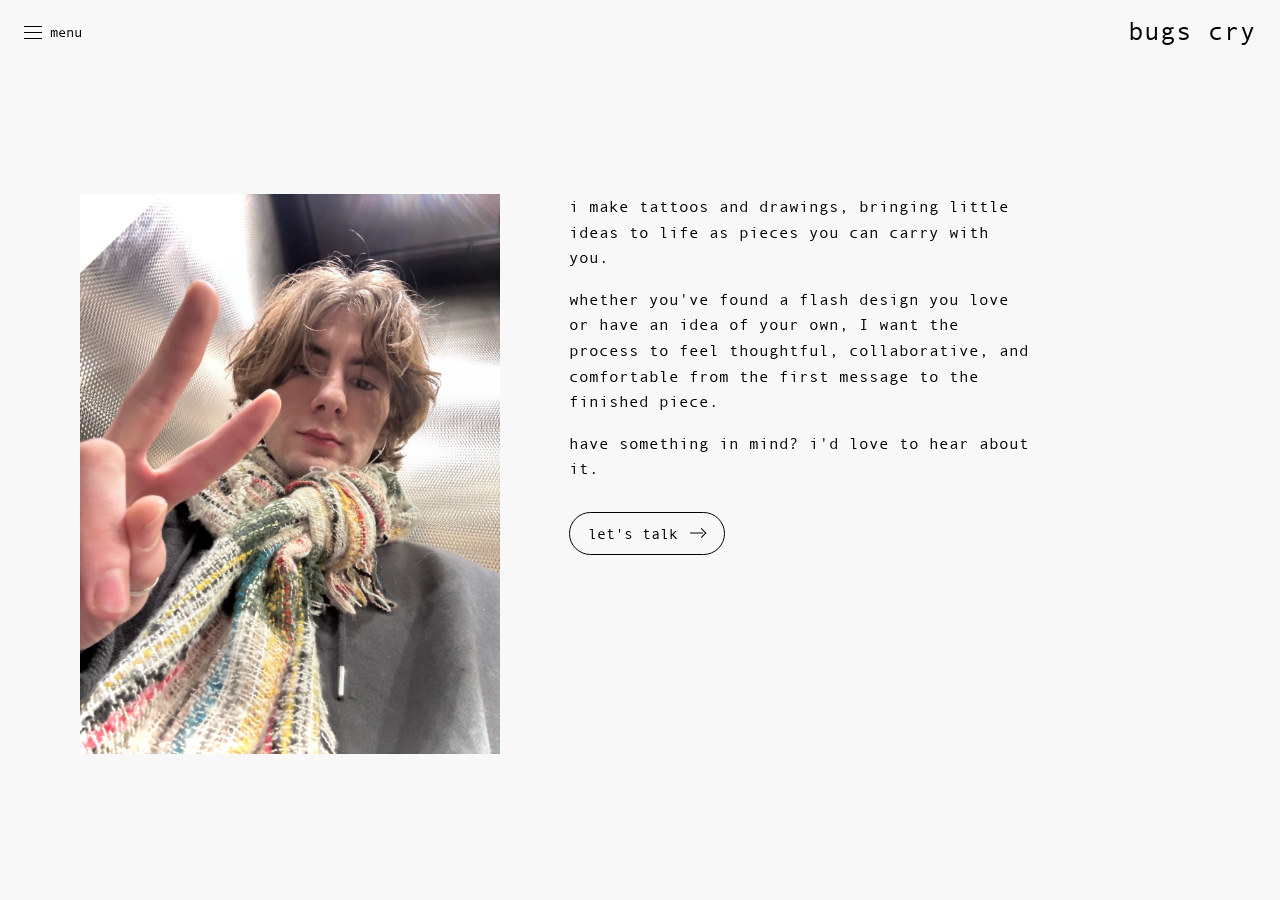
==== about.html @ 80c0a5a5 "Add files via upload" ====
<!DOCTYPE html>
<html lang="en">
    <head>
        <title>about | the bugs are crying</title>
        <meta name="viewport" content="width=device-width, initial-scale=1">
        <meta name="description" content="Meet the artist behind the bugs are crying.">
        <link rel="stylesheet" href="./index.css?v=34">
        <link rel="stylesheet" href="./about.css?v=1">
        <link rel="icon" href="./favicon.ico">
        <link rel="icon" type="image/png" sizes="256x256" href="./favico-kasen.png?v=1">
        <link rel="shortcut icon" type="image/x-icon" href="./favico-kasen.ico?v=1">
        <link rel="apple-touch-icon" sizes="256x256" href="./favico-kasen.png?v=1">
    </head>
    <body>
        <header class="header about-header">
            <h1 class="title about-brand">
                <a href="./index.html">bugs cry</a>
            </h1>
            <button class="menu-toggle" type="button" aria-expanded="false" aria-controls="site-menu">
                <span class="menu-icon" aria-hidden="true"></span>
                <span class="menu-label">menu</span>
            </button>
            <nav class="site-menu" id="site-menu" aria-label="Main navigation">
                <ul>
                    <li><a href="./tattoos.html">tattoos</a></li>
                    <li><a href="./stencils.html">stencils</a></li>
                    <li><a href="./about.html" aria-current="page">about</a></li>
                    <li><a href="./contact.html">contact</a></li>
                </ul>
            </nav>
        </header>
        <main class="about-page">
            <section class="about-layout" aria-label="About the artist">
                <figure class="about-portrait">
                    <img src="./img-%20about/about-portrait.jpg" alt="The artist behind bugs cry">
                </figure>
                <div class="about-copy">
                    <div class="about-body">
                        <p>i make tattoos and drawings, bringing little ideas to life as pieces you can carry with you.</p>
                        <p>whether you've found a flash design you love or have an idea of your own, I want the process to feel thoughtful, collaborative, and comfortable from the first message to the finished piece.</p>
                        <p>have something in mind? i'd love to hear about it.</p>
                    </div>
                    <a class="about-contact" href="./contact.html">
                        <span>let's talk</span>
                        <span class="about-contact-arrow" aria-hidden="true"></span>
                    </a>
                </div>
            </section>
        </main>
        <script src="./navigation.js?v=1"></script>
    </body>
</html>
---- index.css ----
@font-face {
    font-family: 'Bugs Cry Mono';
    font-style: normal;
    font-weight: 400;
    font-stretch: normal;
    src: url('./ANDALEMO.woff') format('woff');
    font-display: swap;
}

*{ 
    background-color: var(--surface-color);
    box-sizing: border-box;
    font-family: 'Bugs Cry Mono', Courier, monospace;
    font-synthesis: none;
}

:root {
    --surface-color: #f8f8f8;
}

body {
    margin: 0;
}

button {
    font-family: inherit;
}

body,
.header,
.header a,
.site-menu,
.site-menu a,
.slideshow,
.slideshow button {
    font-family: 'Bugs Cry Mono', Courier, monospace;
    font-synthesis: none;
}

.header {
    height: 64px;
    width: 100%;
    position: fixed;
    top: 0;
    left: 0;
    z-index: 4;
    background: var(--surface-color);
}

.header > *,
.header a,
.menu-toggle,
.menu-toggle *,
.site-menu *,
.site-menu li {
    background-color: transparent;
}

.title {
    position: fixed;
    top: 0;
    height: 64px;
    display: flex;
    align-items: center;
    right: 24px;
    z-index: 5;
    margin: 0;
    font-size: clamp(1.2rem, 2vw, 1.8rem);
    font-weight: normal;
    line-height: 1;
}

.header a {
    text-decoration: none;
    color: black;
    transition: opacity 200ms ease-out;
}

.menu-toggle {
    position: fixed;
    top: 0;
    height: 64px;
    left: 24px;
    z-index: 6;
    display: flex;
    align-items: center;
    gap: 8px;
    border: 0;
    padding: 0;
    background: transparent;
    color: #000;
    font: inherit;
    cursor: pointer;
}

.menu-icon,
.menu-icon::before,
.menu-icon::after {
    display: block;
    width: 18px;
    height: 1px;
    background: currentColor;
    transition: transform 200ms ease-out;
}

.menu-icon {
    position: relative;
}

.menu-icon::before,
.menu-icon::after {
    position: absolute;
    content: '';
}

.menu-icon::before {
    transform: translateY(-6px);
}

.menu-icon::after {
    transform: translateY(6px);
}

.menu-label {
    font-size: 0.9rem;
    line-height: 1;
}

.site-menu {
    position: fixed;
    top: 64px;
    left: 0;
    width: min(280px, 80vw);
    height: 100vh;
    padding: 80px 30px 30px;
    background-color: var(--surface-color);
    box-shadow: none;
    transform: translateX(-105%);
    transition: transform 250ms ease-out;
}

.site-menu ul {
    list-style: none;
    padding: 0;
    margin: 0;
}

.site-menu a {
    text-decoration: none;
    color: black;
    transition: all 200ms ease-out;
}

.site-menu li + li {
    margin-top: 14px;
}

.menu-open .site-menu {
    transform: translateX(0);
}

.menu-open .menu-icon {
    background: transparent;
}

.menu-open .menu-icon::before {
    transform: rotate(45deg);
}

.menu-open .menu-icon::after {
    transform: rotate(-45deg);
}

a:hover,
.menu-toggle:hover {
    opacity: 50%;
}

main {
  min-height: 100vh;
}

.container {
  position: relative;
  left: 0;
  width: 100%;
  box-sizing: border-box;
  padding: 84px 2vw 20px;
}

.homepage {
  position: relative;
  min-height: 100vh;
  min-height: 100dvh;
  overflow: hidden;
}

.homepage-title {
  position: fixed;
  top: 50%;
  right: clamp(24px, 6vw, 96px);
  max-width: min(10ch, 82vw);
  margin: 0;
  color: #fff;
  background: transparent;
  font-size: clamp(3rem, 9vw, 8rem);
  font-weight: normal;
  line-height: 0.95;
  text-align: right;
  transform: translateY(-50%);
  mix-blend-mode: difference;
}

.homepage-mobile-break {
  display: none;
}

.homepage-contact {
  position: fixed;
  right: clamp(24px, 6vw, 96px);
  bottom: clamp(24px, 5vh, 48px);
  z-index: 5;
  display: inline-block;
  padding: 0.65rem 1rem 0.65rem 1.15rem;
  color: #000;
  background: transparent;
  border: 1px solid #000;
  border-radius: 999px;
  font-size: 1rem;
  line-height: 1;
  white-space: nowrap;
  text-decoration: none;
  opacity: 1 !important;
  transition: background-color 180ms ease-out, transform 180ms ease-out;
}

.homepage-contact:hover {
  color: #000;
  background-color: #e8e8e8;
  opacity: 1 !important;
  transform: translateY(-2px);
}

.homepage-contact span {
  color: inherit;
  background: transparent;
  opacity: 1 !important;
  text-decoration: none;
}

.homepage-contact-arrow {
  position: relative;
  display: inline-block;
  margin-left: 0.7rem;
  width: 1rem;
  height: 0.7rem;
  text-decoration: none;
  transition: transform 180ms ease-out;
}

.homepage-contact-arrow::before {
  position: absolute;
  top: 50%;
  left: 0;
  width: 0.8rem;
  height: 1px;
  content: '';
  background: currentColor;
  transform: translateY(-50%);
}

.homepage-contact-arrow::after {
  position: absolute;
  top: 50%;
  right: 0;
  width: 0.45rem;
  height: 0.45rem;
  content: '';
  border-top: 1px solid currentColor;
  border-right: 1px solid currentColor;
  transform: translateY(-50%) rotate(45deg);
}

.homepage-contact:hover .homepage-contact-arrow {
  transform: translateX(0.25rem);
}

.post {
  position: relative;
  overflow: hidden;
  width: calc((100% - 30px) / 4);
  padding-block: 5px;
}

.grid-sizer {
  width: calc((100% - 30px) / 4);
}

img {
  width: 100%;
  display: block;
}

.post {
  cursor: pointer;
}

.post img {
  transition: opacity 180ms ease-in-out;
  will-change: opacity;
}

@media (hover: hover) and (pointer: fine) {
  .post:hover img {
    opacity: 0.75;
  }
}

.slideshow {
  position: fixed;
  inset: 0;
  z-index: 10;
  display: none;
  align-items: center;
  justify-content: center;
  padding: 30px;
  background: rgba(248, 248, 248, 0.96);
}

.slideshow.is-open {
  display: flex;
}

.slideshow-content {
  position: relative;
  display: flex;
  max-width: 95vw;
  max-height: 95vh;
  flex-direction: column;
  align-items: center;
}

.slideshow-image {
  width: auto;
  max-width: 95vw;
  max-height: calc(95vh - 70px);
  object-fit: contain;
}

.slideshow-close,
.slideshow-controls button {
  border: 0;
  outline: none;
  color: #000;
  font: inherit;
  cursor: pointer;
}

.slideshow-close {
  position: fixed;
  top: 18px;
  right: 24px;
  background: transparent;
  font-size: 28px;
  line-height: 1;
}

.slideshow-controls {
  display: flex;
  align-items: center;
  gap: 24px;
  padding-top: 12px;
}

.slideshow-controls button {
  min-width: 36px;
  padding: 4px 10px;
  background: transparent;
  font-size: 24px;
}

.slideshow-controls button:hover,
.slideshow-close:hover {
  opacity: 0.5;
}

body.slideshow-open {
  overflow: hidden;
}

@media (max-aspect-ratio: 3/4) {
  .container {
    padding-inline: 24px;
  }

  .post,
  .grid-sizer {
    width: calc((100% - 10px) / 2);
  }

  .site-menu {
    width: 100vw;
    height: calc(100dvh - 64px);
    display: flex;
    align-items: center;
    justify-content: center;
    padding: 30px;
    text-align: center;
  }

  .site-menu a {
    font-size: 1.5rem;
  }

  .site-menu li + li {
    margin-top: 24px;
  }

  .slideshow-close {
    top: 18px;
    right: 24px;
  }

  .slideshow-controls {
    position: fixed;
    bottom: calc(12px + env(safe-area-inset-bottom));
    left: 50%;
    z-index: 11;
    padding: 0;
    background: transparent;
    transform: translateX(-50%);
  }

  .slideshow-controls button,
  .slideshow-count {
    background: transparent;
  }
}

@media (max-aspect-ratio: 16/9) and (max-width: 1000px) {
  .homepage-mobile-break {
    display: block;
  }

  .container {
    left: 0;
    width: 100%;
    padding: 84px 15px 30px;
  }

  .post,
  .grid-sizer {
    width: 100%;
  }

  .header,
  .title,
  .menu-toggle {
    height: 56px;
  }

  .title {
    right: 15px;
    font-size: 1.2rem;
  }

  .menu-toggle {
    left: 15px;
  }

  .site-menu {
    top: 56px;
    width: 100vw;
    height: calc(100dvh - 56px);
    display: flex;
    align-items: center;
    justify-content: center;
    padding: 24px;
    text-align: center;
  }

  .site-menu a {
    font-size: 1.5rem;
  }

  .site-menu li + li {
    margin-top: 24px;
  }

  .slideshow {
    padding: 20px;
  }

  .slideshow-content {
    max-height: calc(100dvh - 100px);
  }

  .slideshow-image {
    max-height: calc(100dvh - 140px);
  }

  .slideshow-controls {
    position: fixed;
    bottom: calc(12px + env(safe-area-inset-bottom));
    left: 50%;
    z-index: 11;
    padding: 0;
    background: transparent;
    transform: translateX(-50%);
  }

  .slideshow-controls button,
  .slideshow-count {
    background: transparent;
  }

  .slideshow-close {
    top: 15px;
    right: 15px;
  }
}
---- about.css ----
.about-page {
    min-height: 100vh;
    min-height: 100dvh;
    display: flex;
    align-items: center;
    padding: 88px clamp(24px, 5vw, 72px) 40px;
}

.about-layout {
    display: grid;
    grid-template-columns: minmax(0, 0.82fr) minmax(0, 1.18fr);
    align-items: stretch;
    gap: clamp(28px, 4vw, 72px);
    width: min(100%, 1120px);
    margin: 0 auto;
}

.about-portrait {
    margin: 0;
    width: min(100%, 420px);
    align-self: stretch;
}

.about-portrait img {
    display: block;
    width: 100%;
    height: 100%;
    object-fit: cover;
    object-position: center;
}

.about-portrait figcaption {
    font-size: 0.78rem;
    letter-spacing: 0.04em;
    text-transform: lowercase;
}

.about-portrait figcaption {
    margin-top: 10px;
}

.about-copy {
    max-width: 500px;
}

.about-copy h2 {
    margin: 0;
    font-size: clamp(2rem, 3.25vw, 3rem);
    font-weight: normal;
    line-height: 1.05;
    letter-spacing: -0.06em;
}

.about-body {
    max-width: 460px;
    font-size: 1rem;
    line-height: 1.6;
}

.about-body p {
    margin: 0 0 16px;
}

.about-contact {
    display: inline-flex;
    align-items: center;
    margin-top: 14px;
    padding: 12px 18px;
    border: 1px solid #000;
    border-radius: 999px;
    color: #000;
    font-size: 0.95rem;
    text-decoration: none;
    transition: background-color 180ms ease-out, transform 180ms ease-out;
}

.about-contact,
.about-contact * {
    background-color: transparent;
}

.about-contact:hover {
    background-color: #e8e8e8;
    opacity: 1;
    transform: translateY(-2px);
}

.about-contact-arrow {
    position: relative;
    display: inline-block;
    width: 16px;
    height: 12px;
    margin-left: 12px;
    transition: transform 180ms ease-out;
}

.about-contact-arrow::before {
    position: absolute;
    top: 50%;
    left: 0;
    width: 13px;
    height: 1px;
    content: '';
    background: currentColor;
    transform: translateY(-50%);
}

.about-contact-arrow::after {
    position: absolute;
    top: 50%;
    right: 1px;
    width: 6px;
    height: 6px;
    content: '';
    border-top: 1px solid currentColor;
    border-right: 1px solid currentColor;
    transform: translateY(-50%) rotate(45deg);
}

.about-contact:hover .about-contact-arrow {
    transform: translateX(3px);
}

.about-contact:focus-visible {
    outline: 2px solid #000;
    outline-offset: 3px;
}

@media (max-width: 700px) {
    .about-page {
        align-items: flex-start;
        padding: 88px 24px 40px;
    }

    .about-layout {
        grid-template-columns: minmax(0, 1fr);
        gap: 30px;
        width: min(100%, 560px);
    }

    .about-portrait {
        width: min(100%, 400px);
        margin-inline: auto;
    }

    .about-copy h2 {
        font-size: clamp(2rem, 8vw, 2.5rem);
    }

    .about-body {
        margin-top: 20px;
    }
}
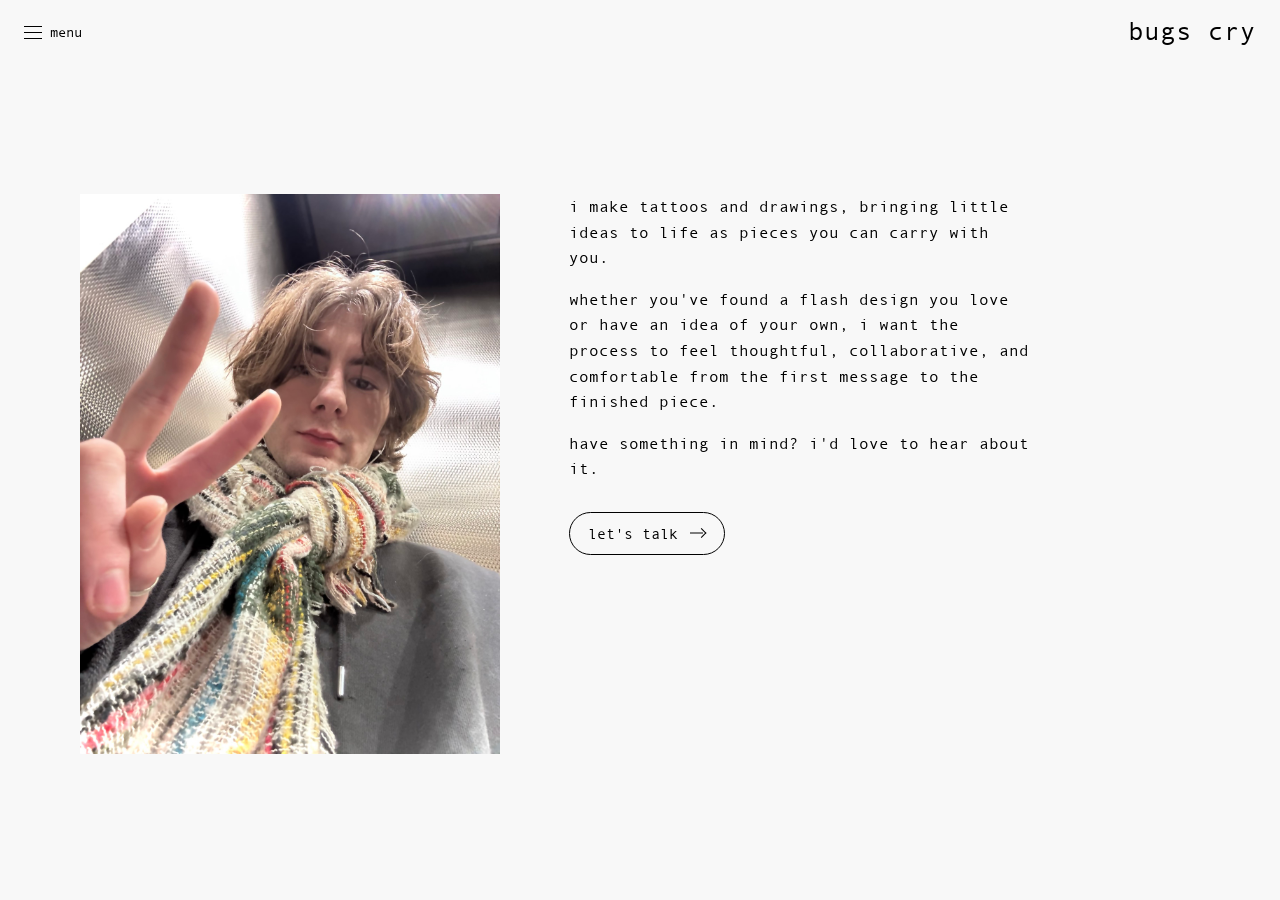
==== commit f8d8b369: "Correct capitalization in about.html" ====
--- a/about.html
+++ b/about.html
@@ -37,7 +37,7 @@
                 <div class="about-copy">
                     <div class="about-body">
                         <p>i make tattoos and drawings, bringing little ideas to life as pieces you can carry with you.</p>
-                        <p>whether you've found a flash design you love or have an idea of your own, I want the process to feel thoughtful, collaborative, and comfortable from the first message to the finished piece.</p>
+                        <p>whether you've found a flash design you love or have an idea of your own, i want the process to feel thoughtful, collaborative, and comfortable from the first message to the finished piece.</p>
                         <p>have something in mind? i'd love to hear about it.</p>
                     </div>
                     <a class="about-contact" href="./contact.html">
